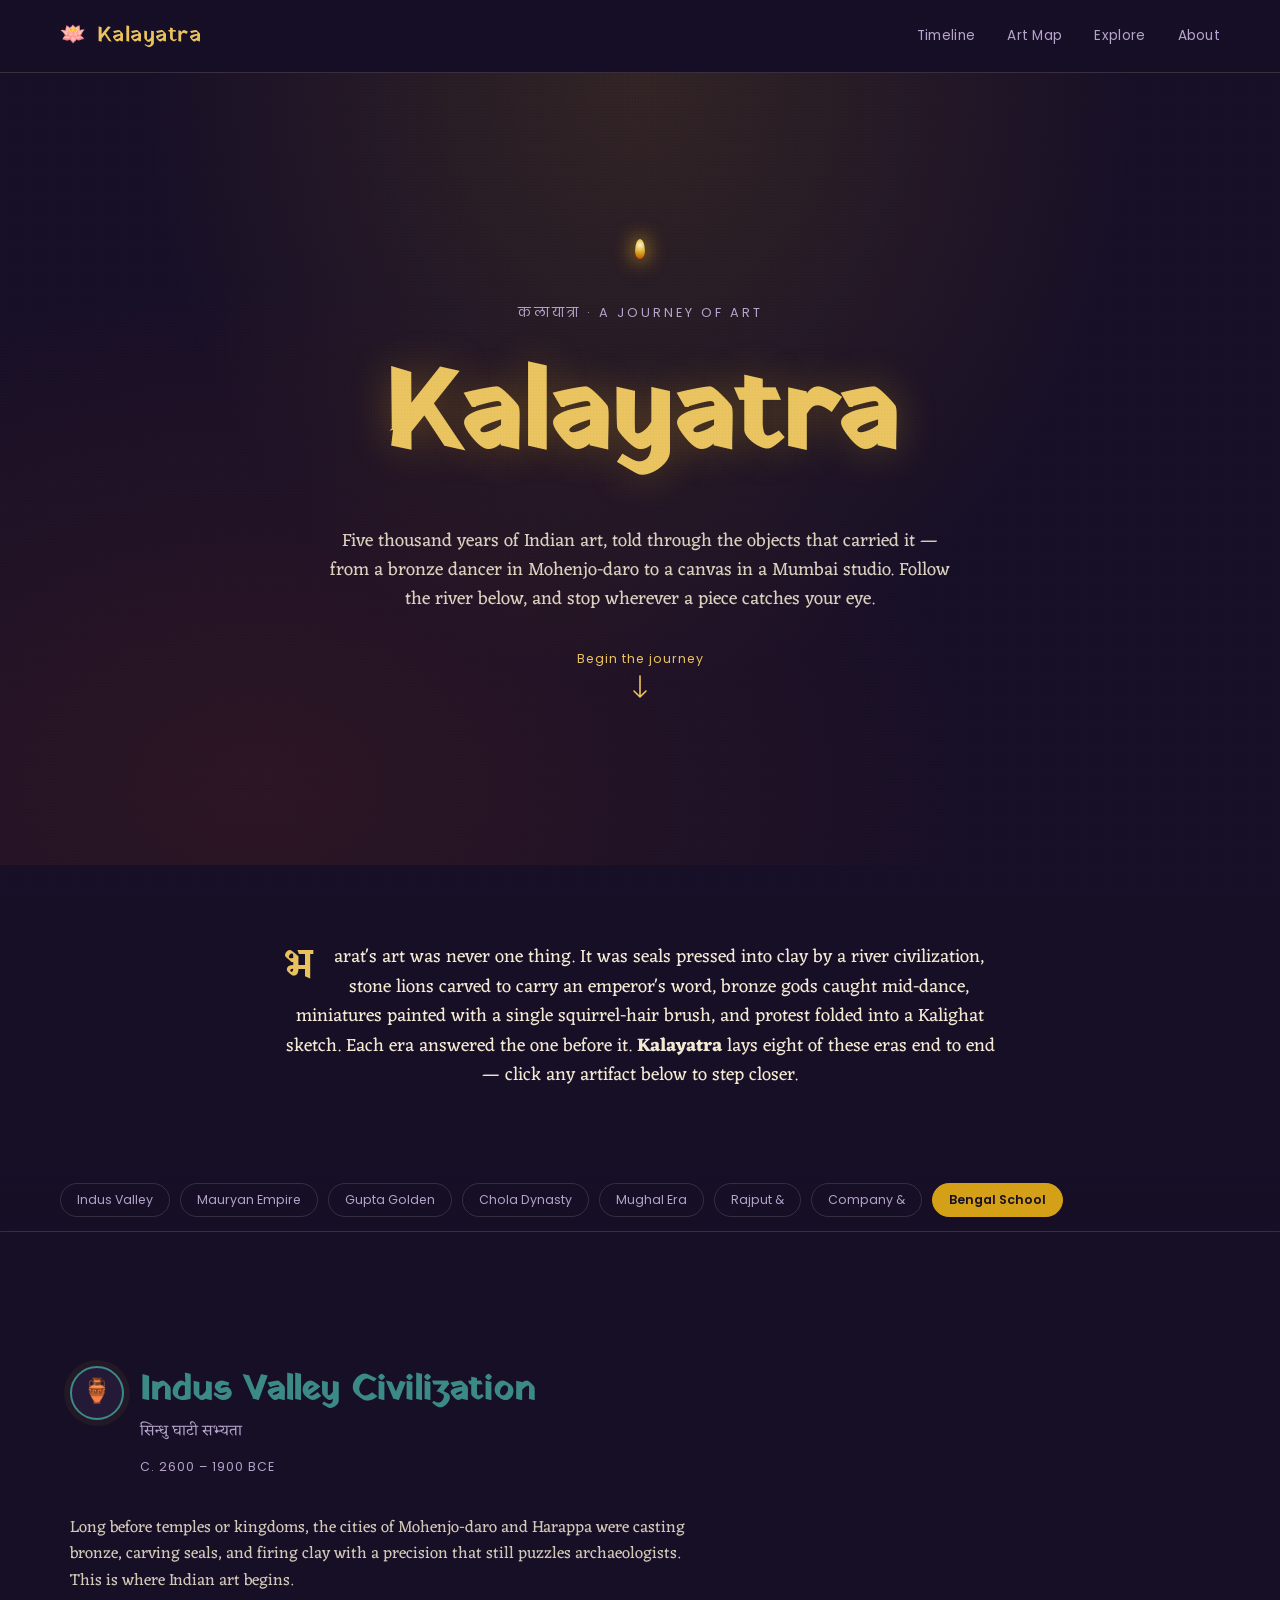
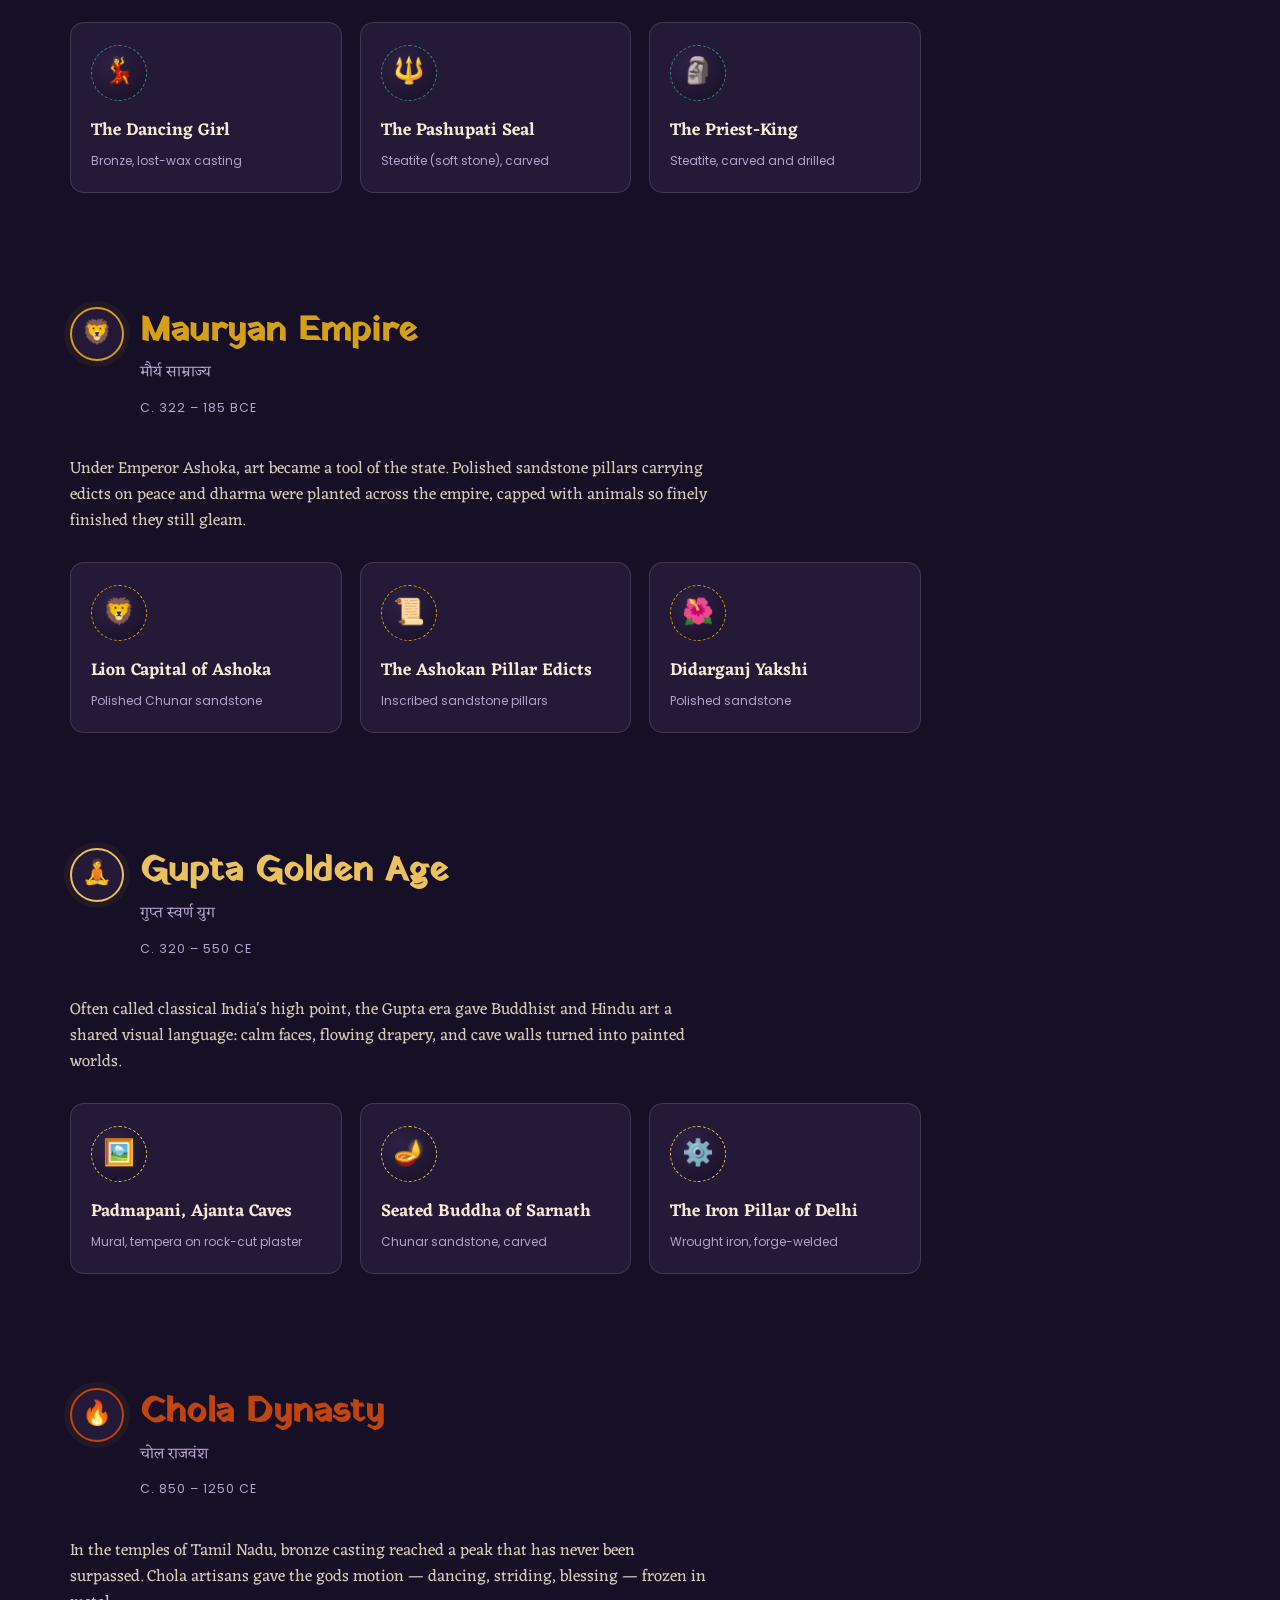
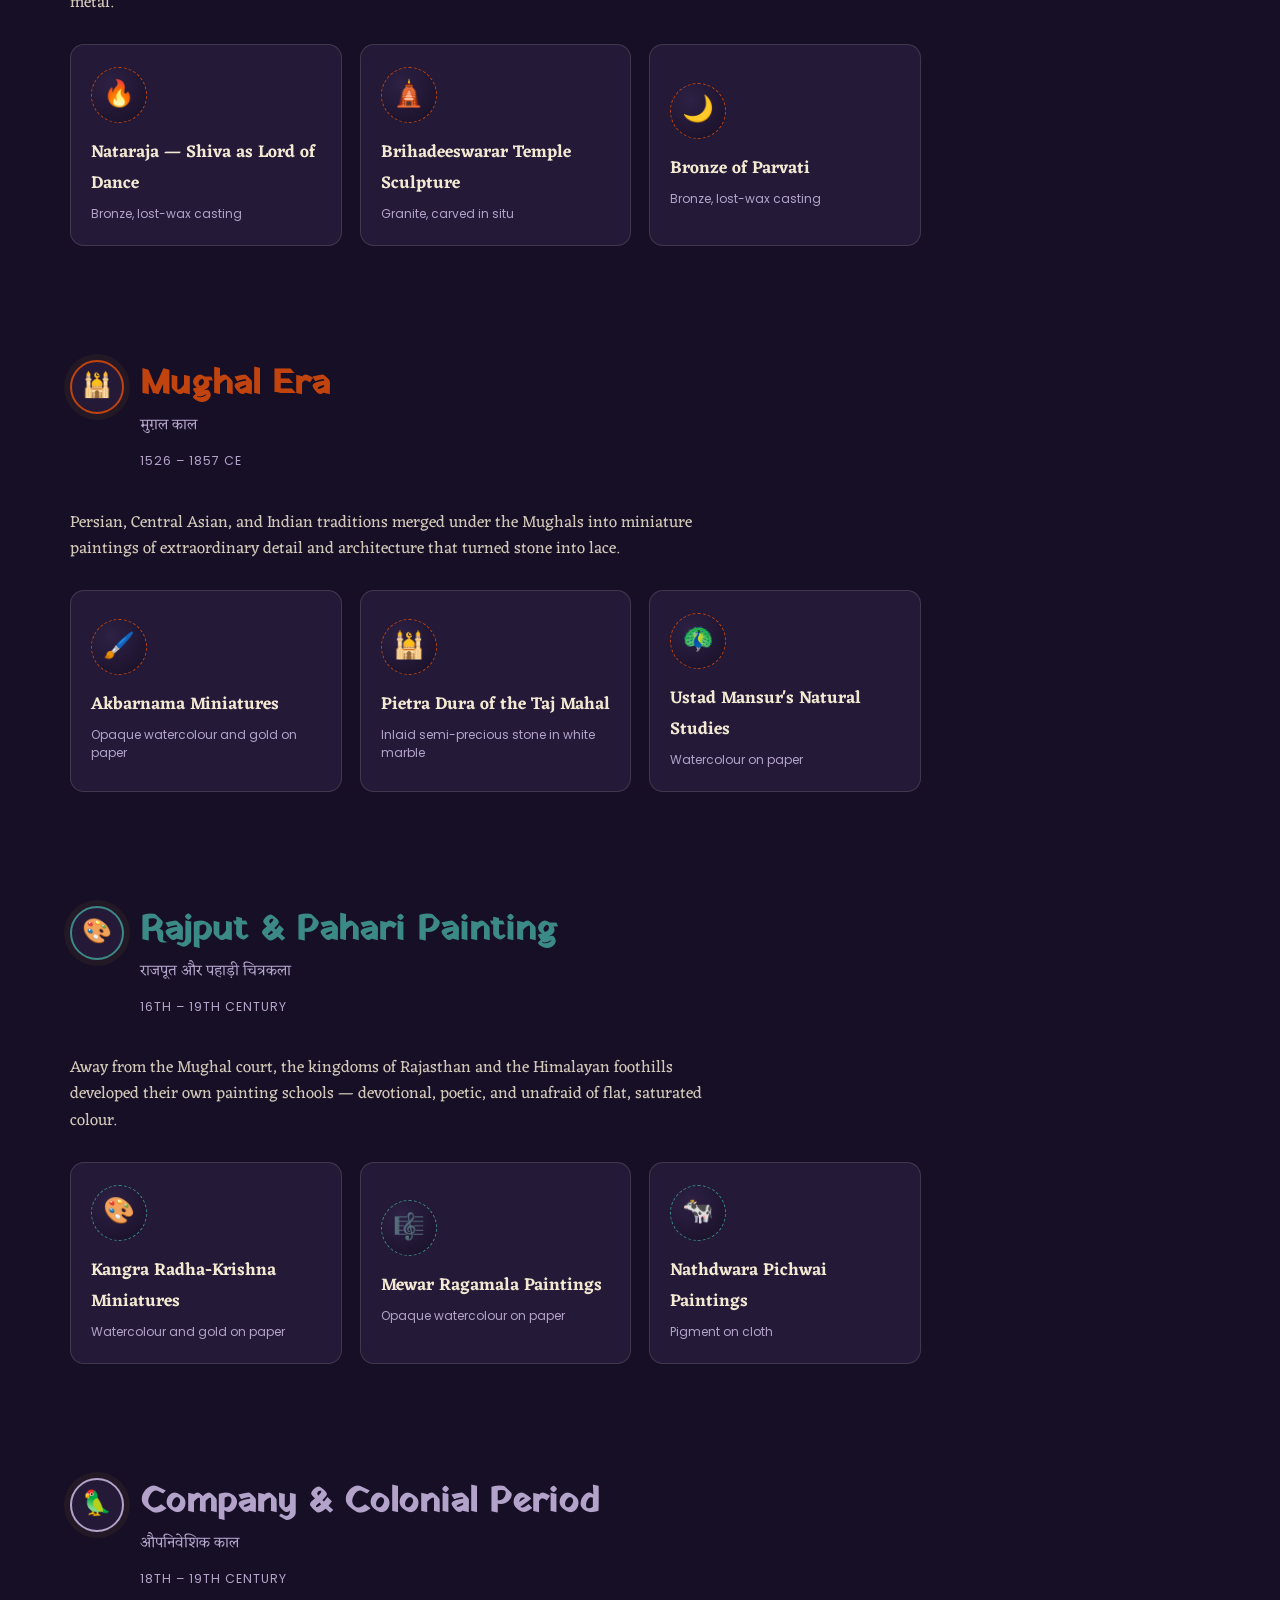
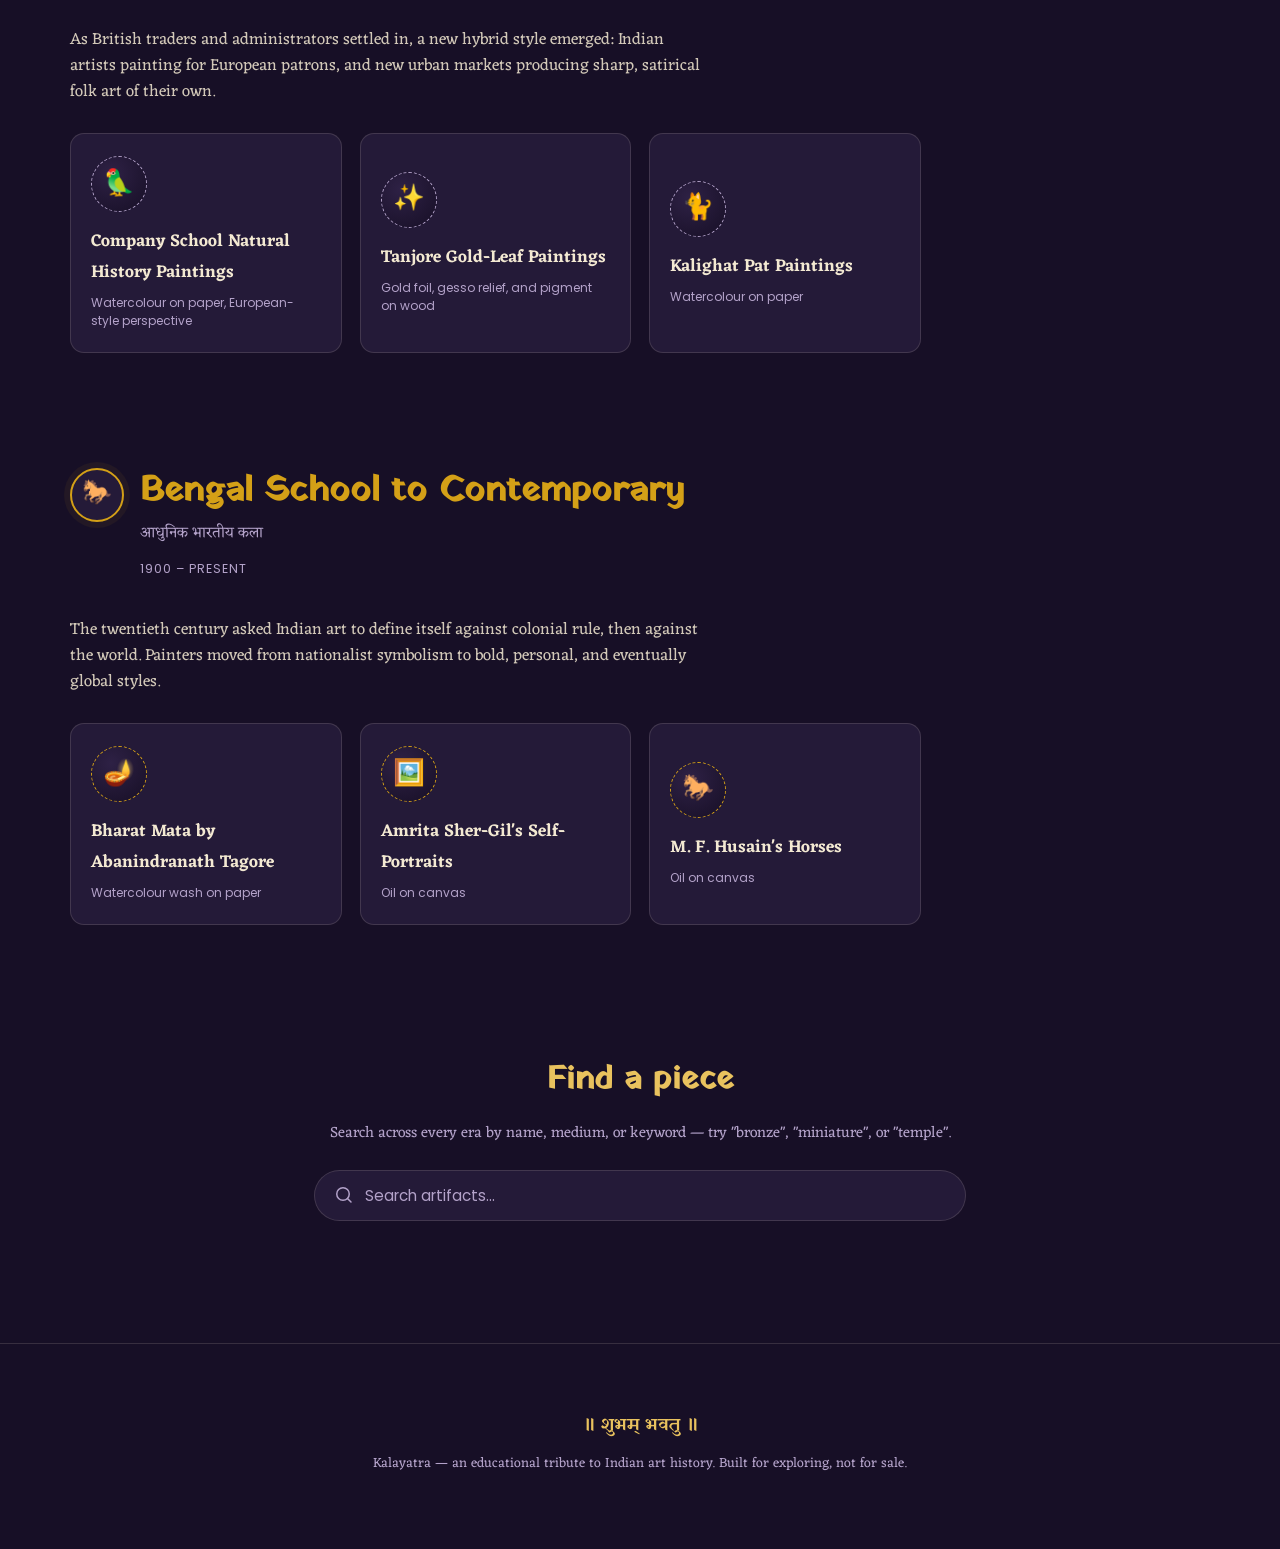
==== index.html @ e51c03c0 "Add KalaaYatra project files" ====
<!DOCTYPE html>
<html lang="en">
<head>
<meta charset="UTF-8">
<meta name="viewport" content="width=device-width, initial-scale=1.0">
<title>Kalayatra — A Journey Through Indian Art</title>
<meta name="description" content="Kalayatra is an interactive timeline of Indian art, from the Indus Valley to the contemporary era, with clickable artifacts and their history.">

<link rel="preconnect" href="https://fonts.googleapis.com">
<link rel="preconnect" href="https://fonts.gstatic.com" crossorigin>
<link href="https://fonts.googleapis.com/css2?family=Yatra+One&family=Eczar:wght@400;500;600;700&family=Poppins:wght@300;400;500;600&display=swap" rel="stylesheet">

<link rel="stylesheet" href="style.css">
</head>
<body>

<div class="grain-overlay" aria-hidden="true"></div>

<header class="site-header">
  <div class="brand">
    <span class="brand-mark" aria-hidden="true">🪷</span>
    <span class="brand-name">Kalayatra</span>
  </div>
  <nav class="header-nav">
    <a href="#timeline">Timeline</a>
    <a href="map.html">Art Map</a>
    <a href="#search-section">Explore</a>
    <a href="#about">About</a>
  </nav>
</header>

<section class="hero">
  <div class="hero-diya" aria-hidden="true">
    <span class="flame"></span>
  </div>
  <p class="hero-eyebrow">कलायात्रा · a journey of art</p>
  <h1 class="hero-title">Kalayatra</h1>
  <p class="hero-sub">Five thousand years of Indian art, told through the objects that carried it — from a bronze
    dancer in Mohenjo-daro to a canvas in a Mumbai studio. Follow the river below, and stop wherever a piece
    catches your eye.</p>
  <a href="#timeline" class="scroll-cue" aria-label="Scroll to timeline">
    <span>Begin the journey</span>
    <svg width="16" height="24" viewBox="0 0 16 24" fill="none" aria-hidden="true">
      <path d="M8 1V22M8 22L2 16M8 22L14 16" stroke="currentColor" stroke-width="1.6" stroke-linecap="round" stroke-linejoin="round"/>
    </svg>
  </a>
</section>

<section class="intro" id="about">
  <p><span class="intro-drop">भ</span>arat's art was never one thing. It was seals pressed into clay by a river
  civilization, stone lions carved to carry an emperor's word, bronze gods caught mid-dance, miniatures painted
  with a single squirrel-hair brush, and protest folded into a Kalighat sketch. Each era answered the one before
  it. <strong>Kalayatra</strong> lays eight of these eras end to end — click any artifact below to step closer.</p>
</section>

<nav class="era-nav" id="era-nav" aria-label="Jump to era">
  <!-- populated by script.js -->
</nav>

<main>
  <section class="timeline-section" id="timeline">
    <svg class="river-svg" id="riverSvg" aria-hidden="true">
      <defs>
        <linearGradient id="riverGradient" x1="0" y1="0" x2="0" y2="1">
          <stop offset="0%" stop-color="#3C8A87"/>
          <stop offset="35%" stop-color="#D4A017"/>
          <stop offset="70%" stop-color="#C1440E"/>
          <stop offset="100%" stop-color="#E9C25E"/>
        </linearGradient>
      </defs>
      <path id="riverPath" d="" />
    </svg>
    <div class="timeline-container" id="timelineContainer">
      <!-- era rows populated by script.js -->
    </div>
  </section>

  <section class="search-section" id="search-section">
    <h2>Find a piece</h2>
    <p class="search-sub">Search across every era by name, medium, or keyword — try "bronze", "miniature", or "temple".</p>
    <div class="search-bar">
      <svg width="18" height="18" viewBox="0 0 18 18" fill="none" aria-hidden="true">
        <circle cx="8" cy="8" r="6.25" stroke="currentColor" stroke-width="1.5"/>
        <path d="M12.5 12.5L16 16" stroke="currentColor" stroke-width="1.5" stroke-linecap="round"/>
      </svg>
      <input type="text" id="searchInput" placeholder="Search artifacts…" aria-label="Search artifacts">
    </div>
    <div class="search-results" id="searchResults"></div>
  </section>
</main>

<footer class="site-footer">
  <p class="footer-mark" aria-hidden="true">॥ शुभम् भवतु ॥</p>
  <p>Kalayatra — an educational tribute to Indian art history. Built for exploring, not for sale.</p>
</footer>

<div class="modal-overlay" id="modalOverlay">
  <div class="modal" role="dialog" aria-modal="true" aria-labelledby="modalTitle" tabindex="-1">
    <button class="modal-close" id="modalClose" aria-label="Close">&times;</button>
    <div class="modal-icon" id="modalIcon" aria-hidden="true"></div>
    <p class="modal-era" id="modalEra"></p>
    <h3 class="modal-title" id="modalTitle"></h3>
    <div class="modal-meta" id="modalMeta"></div>
    <p class="modal-desc" id="modalDesc"></p>
    <p class="modal-fact" id="modalFact"></p>
  </div>
</div>

<script src="script.js"></script>
</body>
</html>
---- style.css ----
/* ============================================================
   KALAYATRA — design tokens
   ============================================================ */
:root {
  --bg-deep:      #170F26;
  --bg-panel:     #241A38;
  --bg-panel-2:   #2E2145;
  --gold:         #D4A017;
  --gold-soft:    #E9C25E;
  --vermilion:    #C1440E;
  --teal:         #3C8A87;
  --cream:        #F3E9D2;
  --muted:        #B3A2C9;
  --line:         rgba(243, 233, 210, 0.14);

  --font-display: 'Yatra One', cursive;
  --font-body:    'Eczar', serif;
  --font-ui:      'Poppins', sans-serif;

  --radius-lg: 22px;
  --radius-md: 14px;
  --shadow-soft: 0 20px 60px rgba(0,0,0,0.35);
}

* { box-sizing: border-box; }

html { scroll-behavior: smooth; }

@media (prefers-reduced-motion: reduce) {
  html { scroll-behavior: auto; }
  * { animation-duration: 0.01ms !important; animation-iteration-count: 1 !important; transition-duration: 0.01ms !important; }
}

body {
  margin: 0;
  background: var(--bg-deep);
  color: var(--cream);
  font-family: var(--font-body);
  line-height: 1.6;
  overflow-x: hidden;
}

a { color: inherit; }

::selection { background: var(--vermilion); color: var(--cream); }

/* subtle paper grain overlay for texture */
.grain-overlay {
  position: fixed;
  inset: 0;
  pointer-events: none;
  z-index: 999;
  opacity: 0.05;
  mix-blend-mode: overlay;
  background-image: radial-gradient(circle at 1px 1px, #fff 1px, transparent 0);
  background-size: 3px 3px;
}

/* ============================================================
   HEADER
   ============================================================ */
.site-header {
  position: sticky;
  top: 0;
  z-index: 40;
  display: flex;
  align-items: center;
  justify-content: space-between;
  padding: 18px clamp(20px, 5vw, 60px);
  background: rgba(23, 15, 38, 0.75);
  backdrop-filter: blur(10px);
  border-bottom: 1px solid var(--line);
}

.brand {
  display: flex;
  align-items: center;
  gap: 10px;
  font-family: var(--font-display);
  font-size: 1.4rem;
  letter-spacing: 0.5px;
  color: var(--gold-soft);
}

.brand-mark { font-size: 1.3rem; }

.header-nav { display: flex; gap: clamp(14px, 3vw, 32px); font-family: var(--font-ui); font-size: 0.85rem; }

.header-nav a {
  text-decoration: none;
  color: var(--muted);
  transition: color 0.2s ease;
  letter-spacing: 0.3px;
}
.header-nav a:hover, .header-nav a:focus-visible { color: var(--gold-soft); }

/* ============================================================
   HERO
   ============================================================ */
.hero {
  position: relative;
  min-height: 88vh;
  display: flex;
  flex-direction: column;
  align-items: center;
  justify-content: center;
  text-align: center;
  padding: 40px 20px;
  background:
    radial-gradient(ellipse at 50% 0%, rgba(212,160,23,0.14) 0%, transparent 55%),
    radial-gradient(ellipse at 20% 90%, rgba(193,68,14,0.12) 0%, transparent 50%),
    var(--bg-deep);
}

.hero-diya { margin-bottom: 18px; position: relative; width: 46px; height: 46px; }
.hero-diya .flame {
  display: block;
  width: 10px;
  height: 20px;
  margin: 0 auto;
  border-radius: 50% 50% 50% 50% / 60% 60% 40% 40%;
  background: radial-gradient(circle at 50% 30%, #FFF3C4, var(--gold) 55%, var(--vermilion) 100%);
  box-shadow: 0 0 18px 4px rgba(212,160,23,0.55);
  animation: flicker 2.4s ease-in-out infinite;
  transform-origin: 50% 100%;
}
@keyframes flicker {
  0%, 100% { transform: scaleY(1) rotate(-1deg); }
  25% { transform: scaleY(1.08) rotate(1.5deg); }
  50% { transform: scaleY(0.94) rotate(-2deg); }
  75% { transform: scaleY(1.05) rotate(1deg); }
}

.hero-eyebrow {
  font-family: var(--font-ui);
  font-size: 0.8rem;
  letter-spacing: 3px;
  text-transform: uppercase;
  color: var(--muted);
  margin: 0 0 6px;
}

.hero-title {
  font-family: var(--font-display);
  font-size: clamp(3.4rem, 11vw, 7rem);
  color: var(--gold-soft);
  margin: 0;
  text-shadow: 0 0 40px rgba(212,160,23,0.3);
}

.hero-sub {
  max-width: 620px;
  color: var(--cream);
  opacity: 0.88;
  font-size: clamp(1rem, 2vw, 1.15rem);
  margin: 18px 0 34px;
}

.scroll-cue {
  display: flex;
  flex-direction: column;
  align-items: center;
  gap: 6px;
  text-decoration: none;
  color: var(--gold-soft);
  font-family: var(--font-ui);
  font-size: 0.78rem;
  letter-spacing: 1px;
  animation: bob 2.2s ease-in-out infinite;
}
@keyframes bob {
  0%, 100% { transform: translateY(0); }
  50% { transform: translateY(6px); }
}

/* ============================================================
   INTRO
   ============================================================ */
.intro {
  max-width: 760px;
  margin: 0 auto;
  padding: 60px 24px;
  text-align: center;
  font-size: 1.15rem;
  color: var(--cream);
}
.intro-drop {
  font-family: var(--font-display);
  font-size: 2.6rem;
  color: var(--gold-soft);
  float: left;
  line-height: 0.8;
  margin: 6px 8px 0 0;
}

/* ============================================================
   ERA QUICK NAV
   ============================================================ */
.era-nav {
  position: sticky;
  top: 63px;
  z-index: 30;
  display: flex;
  gap: 10px;
  overflow-x: auto;
  padding: 14px clamp(20px, 5vw, 60px);
  background: linear-gradient(to bottom, rgba(23,15,38,0.92), rgba(23,15,38,0.7));
  backdrop-filter: blur(6px);
  border-bottom: 1px solid var(--line);
  scrollbar-width: thin;
}
.era-nav::-webkit-scrollbar { height: 6px; }
.era-nav::-webkit-scrollbar-thumb { background: var(--bg-panel-2); border-radius: 4px; }

.era-pill {
  flex: 0 0 auto;
  font-family: var(--font-ui);
  font-size: 0.78rem;
  white-space: nowrap;
  padding: 7px 16px;
  border-radius: 999px;
  border: 1px solid var(--line);
  background: transparent;
  color: var(--muted);
  cursor: pointer;
  transition: all 0.25s ease;
}
.era-pill:hover, .era-pill:focus-visible { border-color: var(--gold); color: var(--gold-soft); }
.era-pill.active {
  background: var(--gold);
  border-color: var(--gold);
  color: var(--bg-deep);
  font-weight: 600;
}

/* ============================================================
   TIMELINE
   ============================================================ */
.timeline-section {
  position: relative;
  padding: 80px 20px 40px;
  max-width: 1180px;
  margin: 0 auto;
}

.river-svg {
  position: absolute;
  top: 0;
  left: 0;
  width: 100%;
  height: 100%;
  pointer-events: none;
  z-index: 0;
}
.river-svg path {
  fill: none;
  stroke: url(#riverGradient);
  stroke-width: 2.5;
  stroke-dasharray: 6 10;
  opacity: 0.55;
}

.timeline-container {
  position: relative;
  z-index: 1;
  display: flex;
  flex-direction: column;
  gap: 10px;
}

.era-block {
  padding: 50px 0;
  opacity: 0;
  transform: translateY(28px);
  transition: opacity 0.7s ease, transform 0.7s ease;
}
.era-block.is-visible { opacity: 1; transform: translateY(0); }

.era-header {
  display: flex;
  align-items: baseline;
  gap: 16px;
  margin-bottom: 26px;
  flex-wrap: wrap;
}

.era-marker {
  flex: 0 0 auto;
  width: 54px;
  height: 54px;
  border-radius: 50%;
  display: flex;
  align-items: center;
  justify-content: center;
  font-size: 1.5rem;
  background: var(--bg-panel);
  border: 2px solid var(--era-color, var(--gold));
  box-shadow: 0 0 0 6px rgba(212,160,23,0.06);
}

.era-titles { flex: 1 1 auto; min-width: 220px; }

.era-name {
  font-family: var(--font-display);
  font-size: clamp(1.6rem, 3.4vw, 2.2rem);
  color: var(--era-color, var(--gold-soft));
  margin: 0 0 2px;
}
.era-name-hindi {
  font-family: var(--font-body);
  font-size: 0.95rem;
  color: var(--muted);
  margin: 0;
}
.era-period {
  font-family: var(--font-ui);
  font-size: 0.78rem;
  letter-spacing: 1px;
  color: var(--muted);
  text-transform: uppercase;
}

.era-intro {
  max-width: 640px;
  color: var(--cream);
  opacity: 0.85;
  font-size: 1.02rem;
  margin: 0 0 28px;
}

.artifact-grid {
  display: grid;
  grid-template-columns: repeat(auto-fill, minmax(230px, 1fr));
  gap: 18px;
}

.artifact-card {
  position: relative;
  background: var(--bg-panel);
  border: 1px solid var(--line);
  border-radius: var(--radius-md);
  padding: 22px 20px;
  text-align: left;
  cursor: pointer;
  color: var(--cream);
  font-family: inherit;
  transition: transform 0.25s ease, box-shadow 0.25s ease, border-color 0.25s ease;
}
.artifact-card:hover, .artifact-card:focus-visible {
  transform: translateY(-4px);
  border-color: var(--era-color, var(--gold));
  box-shadow: var(--shadow-soft);
  outline: none;
}

.artifact-icon-wrap {
  width: 56px;
  height: 56px;
  border-radius: 50%;
  display: flex;
  align-items: center;
  justify-content: center;
  font-size: 1.6rem;
  margin-bottom: 14px;
  background: radial-gradient(circle at 35% 30%, var(--bg-panel-2), var(--bg-deep));
  border: 1px dashed var(--era-color, var(--gold));
}

.artifact-name {
  font-family: var(--font-body);
  font-weight: 600;
  font-size: 1.08rem;
  margin: 0 0 6px;
}

.artifact-medium {
  font-family: var(--font-ui);
  font-size: 0.75rem;
  color: var(--muted);
  margin: 0;
}

.card-cue {
  position: absolute;
  bottom: 16px;
  right: 18px;
  font-family: var(--font-ui);
  font-size: 0.7rem;
  color: var(--era-color, var(--gold-soft));
  opacity: 0;
  transition: opacity 0.25s ease;
}
.artifact-card:hover .card-cue, .artifact-card:focus-visible .card-cue { opacity: 1; }

/* ============================================================
   SEARCH
   ============================================================ */
.search-section {
  max-width: 700px;
  margin: 40px auto 100px;
  padding: 0 24px;
  text-align: center;
}
.search-section h2 {
  font-family: var(--font-display);
  color: var(--gold-soft);
  font-size: 2rem;
  margin-bottom: 6px;
}
.search-sub { color: var(--muted); font-size: 0.95rem; margin-bottom: 24px; }

.search-bar {
  display: flex;
  align-items: center;
  gap: 10px;
  background: var(--bg-panel);
  border: 1px solid var(--line);
  border-radius: 999px;
  padding: 12px 20px;
  color: var(--muted);
}
.search-bar input {
  flex: 1;
  background: transparent;
  border: none;
  outline: none;
  color: var(--cream);
  font-family: var(--font-ui);
  font-size: 0.95rem;
}
.search-bar input::placeholder { color: var(--muted); }

.search-results {
  margin-top: 22px;
  display: grid;
  grid-template-columns: repeat(auto-fill, minmax(200px, 1fr));
  gap: 14px;
  text-align: left;
}
.search-results .artifact-card { padding: 16px 18px; }
.search-empty { color: var(--muted); font-size: 0.9rem; grid-column: 1/-1; }

/* ============================================================
   FOOTER
   ============================================================ */
.site-footer {
  text-align: center;
  padding: 50px 20px 60px;
  border-top: 1px solid var(--line);
  color: var(--muted);
  font-size: 0.85rem;
}
.footer-mark {
  font-family: var(--font-display);
  color: var(--gold-soft);
  font-size: 1.1rem;
  margin-bottom: 8px;
}

/* ============================================================
   MODAL
   ============================================================ */
.modal-overlay {
  position: fixed;
  inset: 0;
  background: rgba(10, 6, 18, 0.78);
  backdrop-filter: blur(4px);
  display: flex;
  align-items: center;
  justify-content: center;
  padding: 20px;
  opacity: 0;
  visibility: hidden;
  transition: opacity 0.25s ease;
  z-index: 100;
}
.modal-overlay.open { opacity: 1; visibility: visible; }

.modal {
  position: relative;
  max-width: 560px;
  width: 100%;
  max-height: 86vh;
  overflow-y: auto;
  background: linear-gradient(160deg, var(--bg-panel-2), var(--bg-panel));
  border: 1px solid var(--line);
  border-radius: var(--radius-lg);
  padding: 40px 34px 34px;
  box-shadow: var(--shadow-soft);
  transform: scale(0.94) translateY(10px);
  transition: transform 0.28s ease;
}
.modal-overlay.open .modal { transform: scale(1) translateY(0); }

.modal-close {
  position: absolute;
  top: 16px;
  right: 18px;
  background: none;
  border: none;
  color: var(--muted);
  font-size: 1.8rem;
  line-height: 1;
  cursor: pointer;
  transition: color 0.2s ease;
}
.modal-close:hover, .modal-close:focus-visible { color: var(--gold-soft); }

.modal-icon {
  width: 70px;
  height: 70px;
  border-radius: 50%;
  display: flex;
  align-items: center;
  justify-content: center;
  font-size: 2rem;
  margin-bottom: 18px;
  background: radial-gradient(circle at 35% 30%, var(--bg-panel-2), var(--bg-deep));
  border: 1px solid var(--era-color, var(--gold));
}

.modal-era {
  font-family: var(--font-ui);
  text-transform: uppercase;
  letter-spacing: 1.5px;
  font-size: 0.72rem;
  color: var(--era-color, var(--gold-soft));
  margin: 0 0 6px;
}

.modal-title {
  font-family: var(--font-display);
  font-size: 1.7rem;
  color: var(--cream);
  margin: 0 0 16px;
}

.modal-meta {
  display: grid;
  grid-template-columns: auto 1fr;
  gap: 6px 14px;
  font-family: var(--font-ui);
  font-size: 0.82rem;
  color: var(--muted);
  margin-bottom: 20px;
  padding-bottom: 18px;
  border-bottom: 1px solid var(--line);
}
.modal-meta dt { font-weight: 600; color: var(--gold-soft); }
.modal-meta dd { margin: 0; }

.modal-desc {
  font-size: 1.02rem;
  color: var(--cream);
  opacity: 0.92;
  margin: 0 0 16px;
}

.modal-fact {
  font-family: var(--font-ui);
  font-size: 0.85rem;
  color: var(--muted);
  font-style: italic;
  border-left: 2px solid var(--era-color, var(--gold));
  padding-left: 12px;
}

/* ============================================================
   RESPONSIVE
   ============================================================ */
@media (max-width: 600px) {
  .header-nav { display: none; }
  .era-header { gap: 12px; }
  .era-marker { width: 44px; height: 44px; font-size: 1.2rem; }
  .modal { padding: 30px 22px 26px; }
}
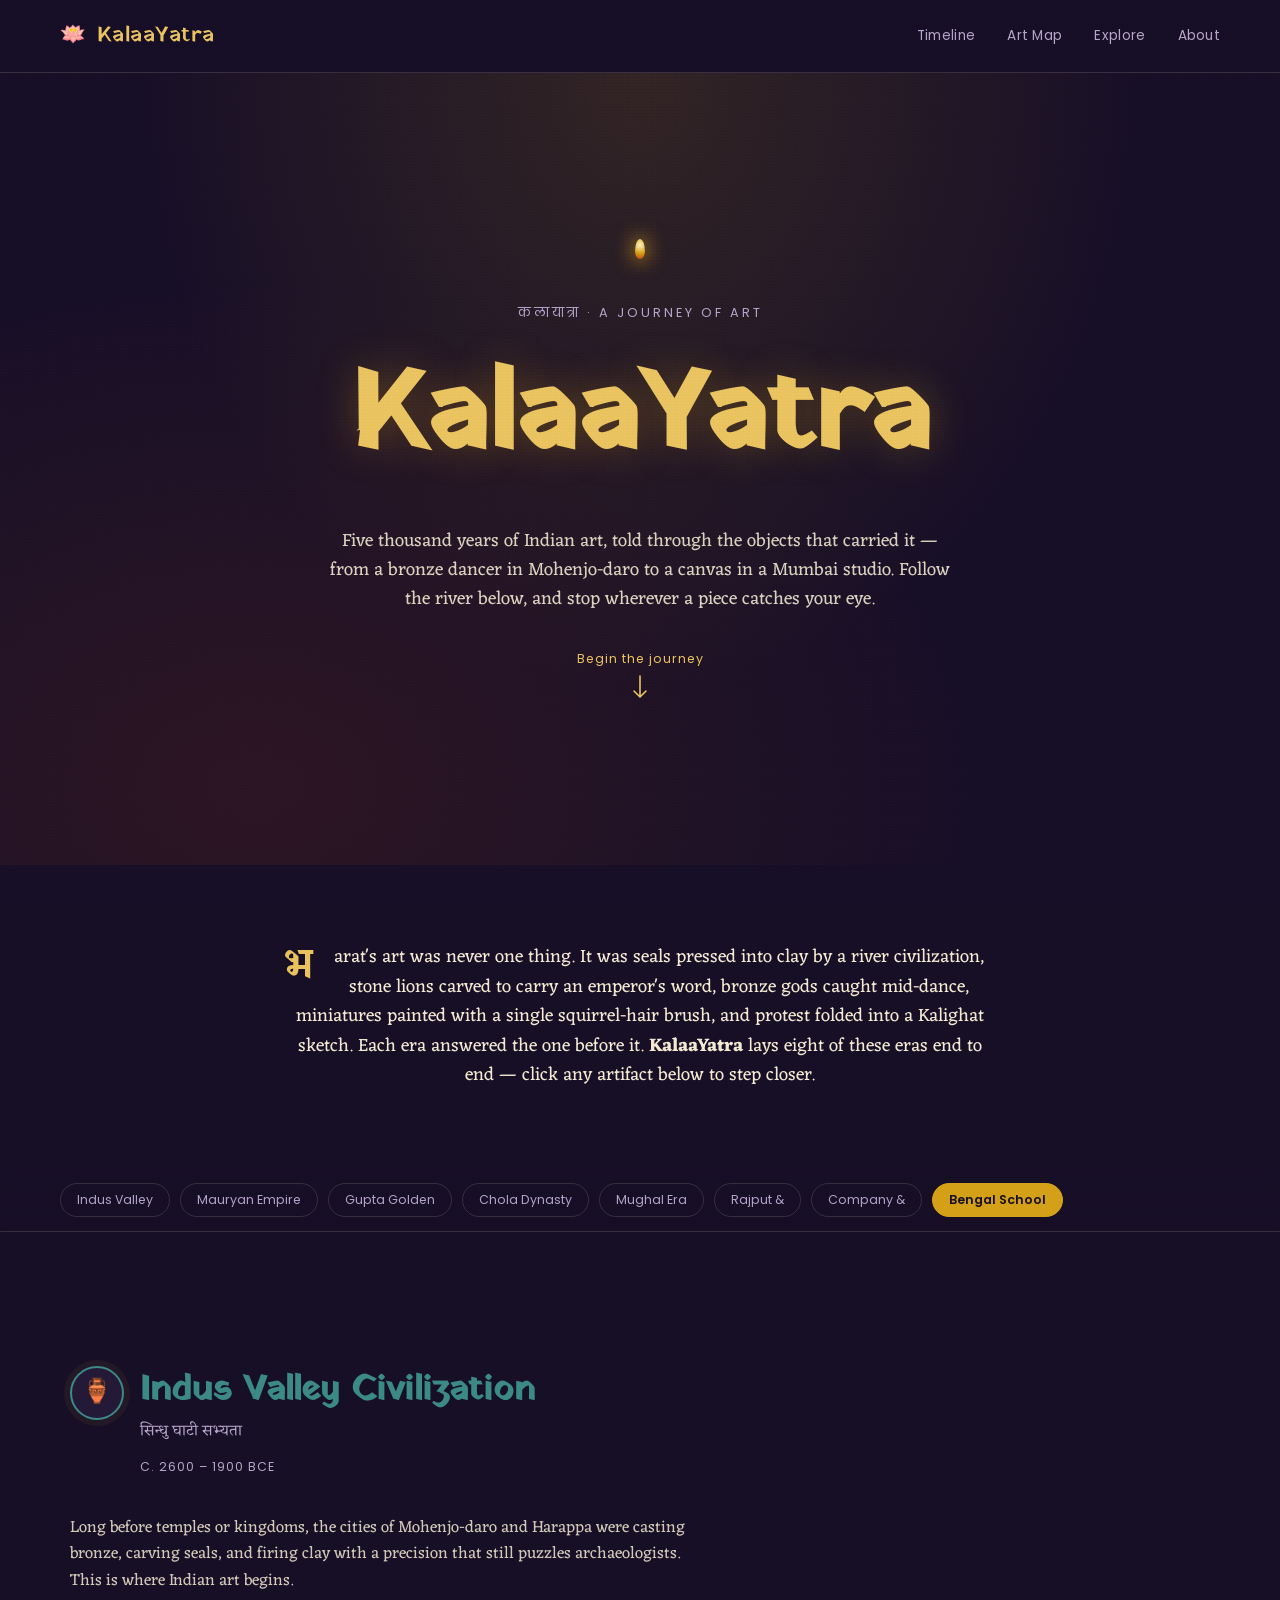
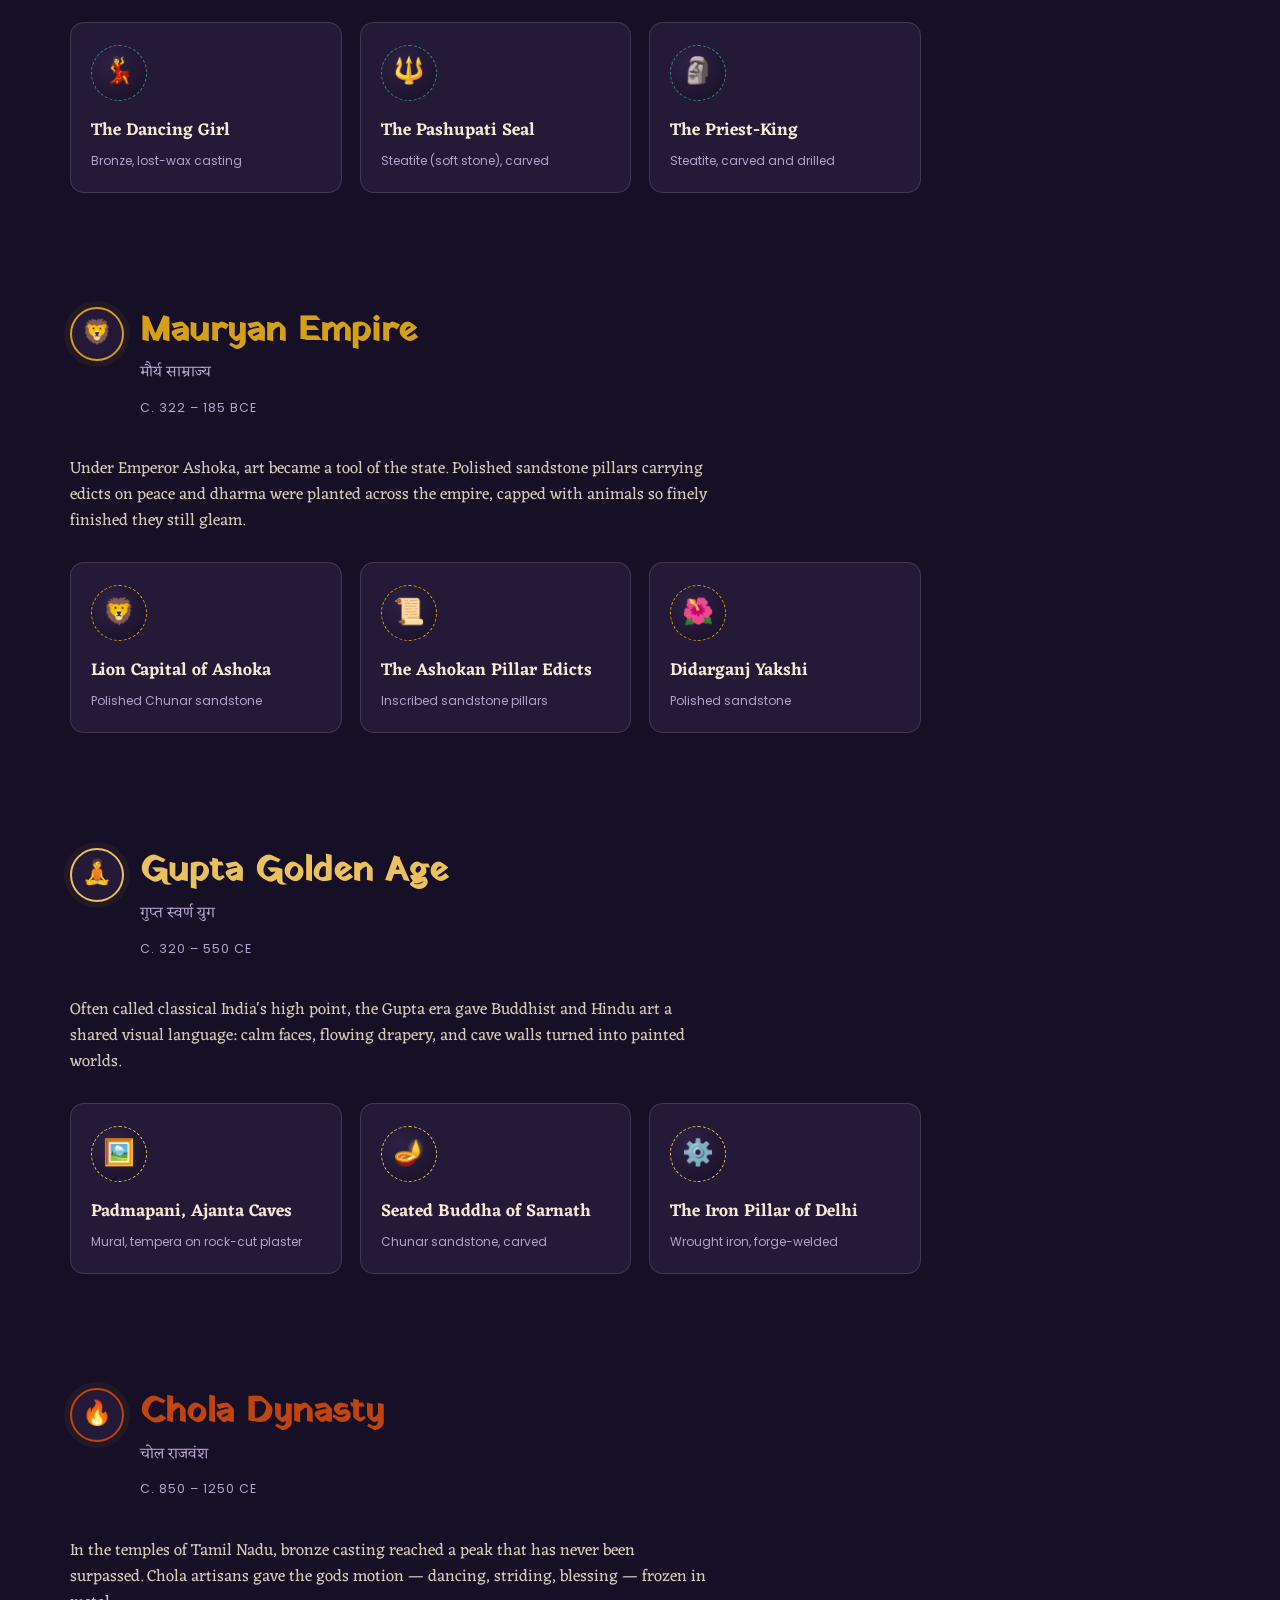
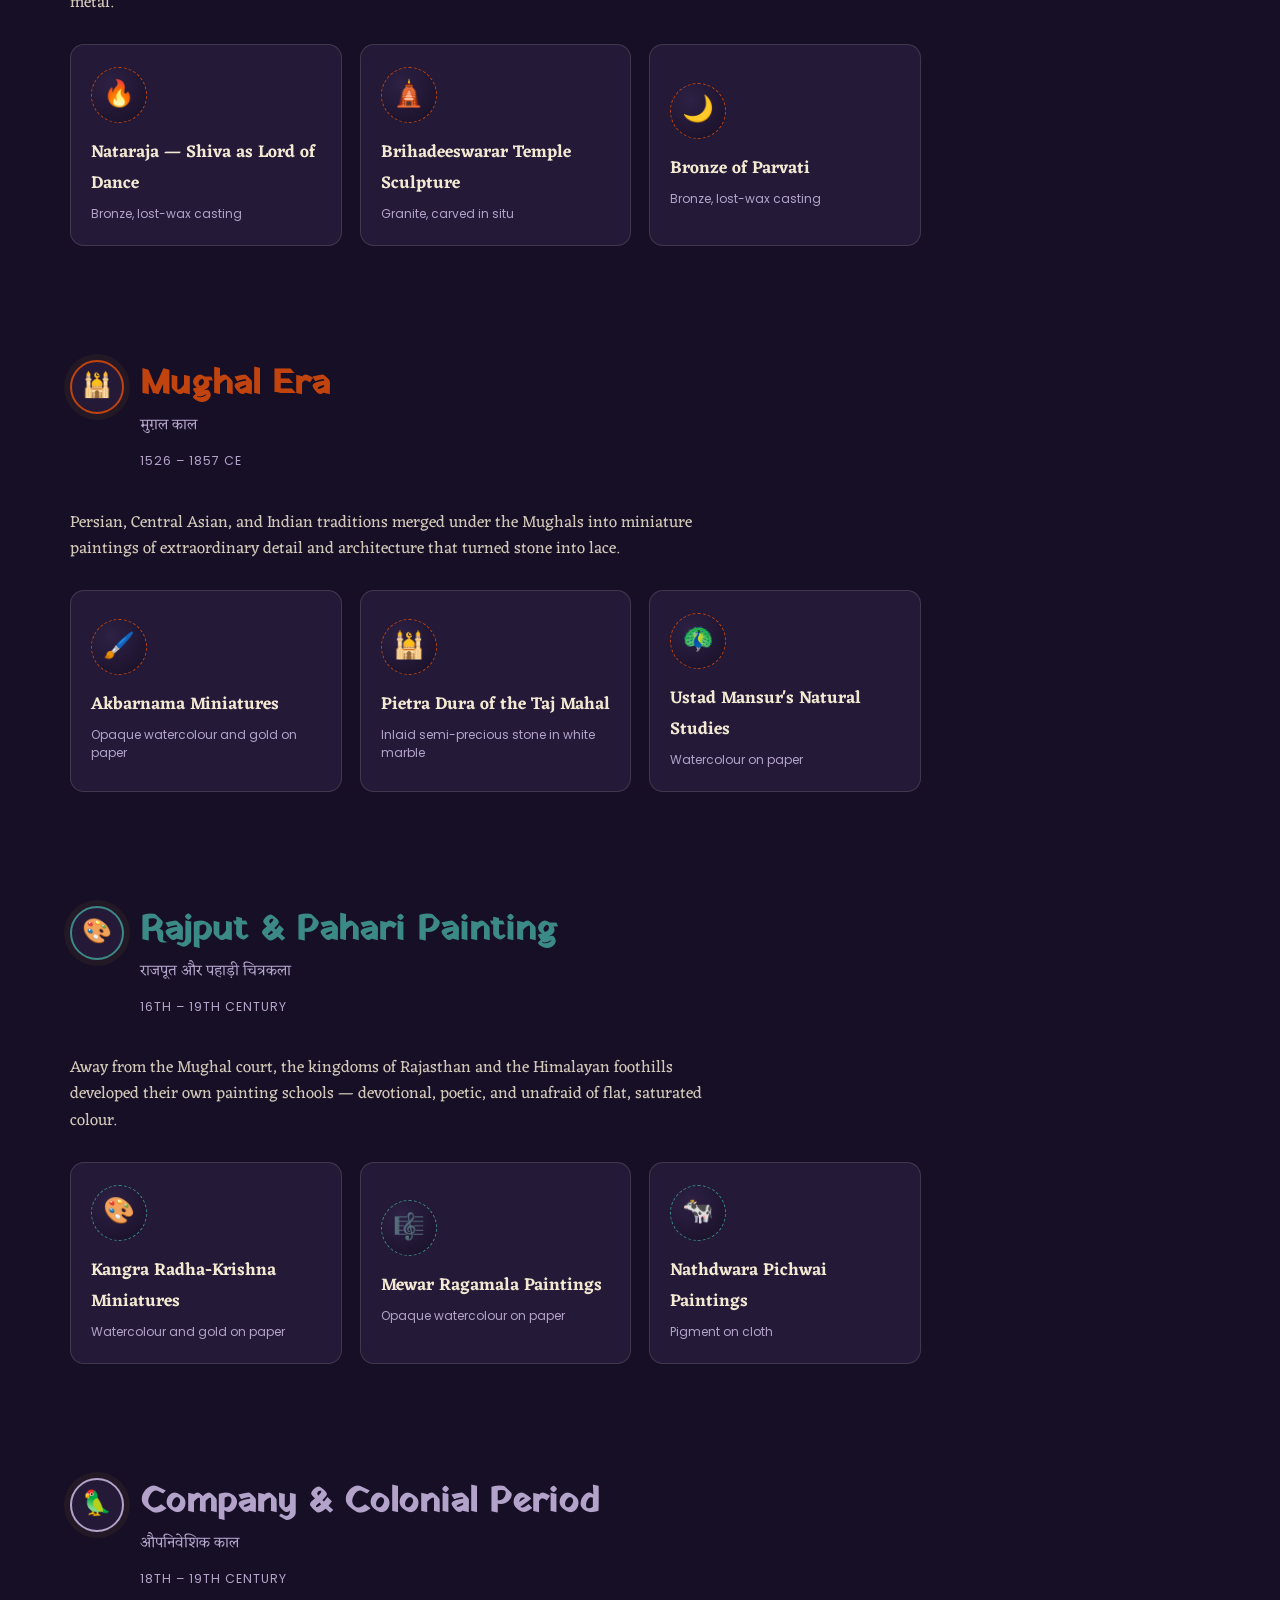
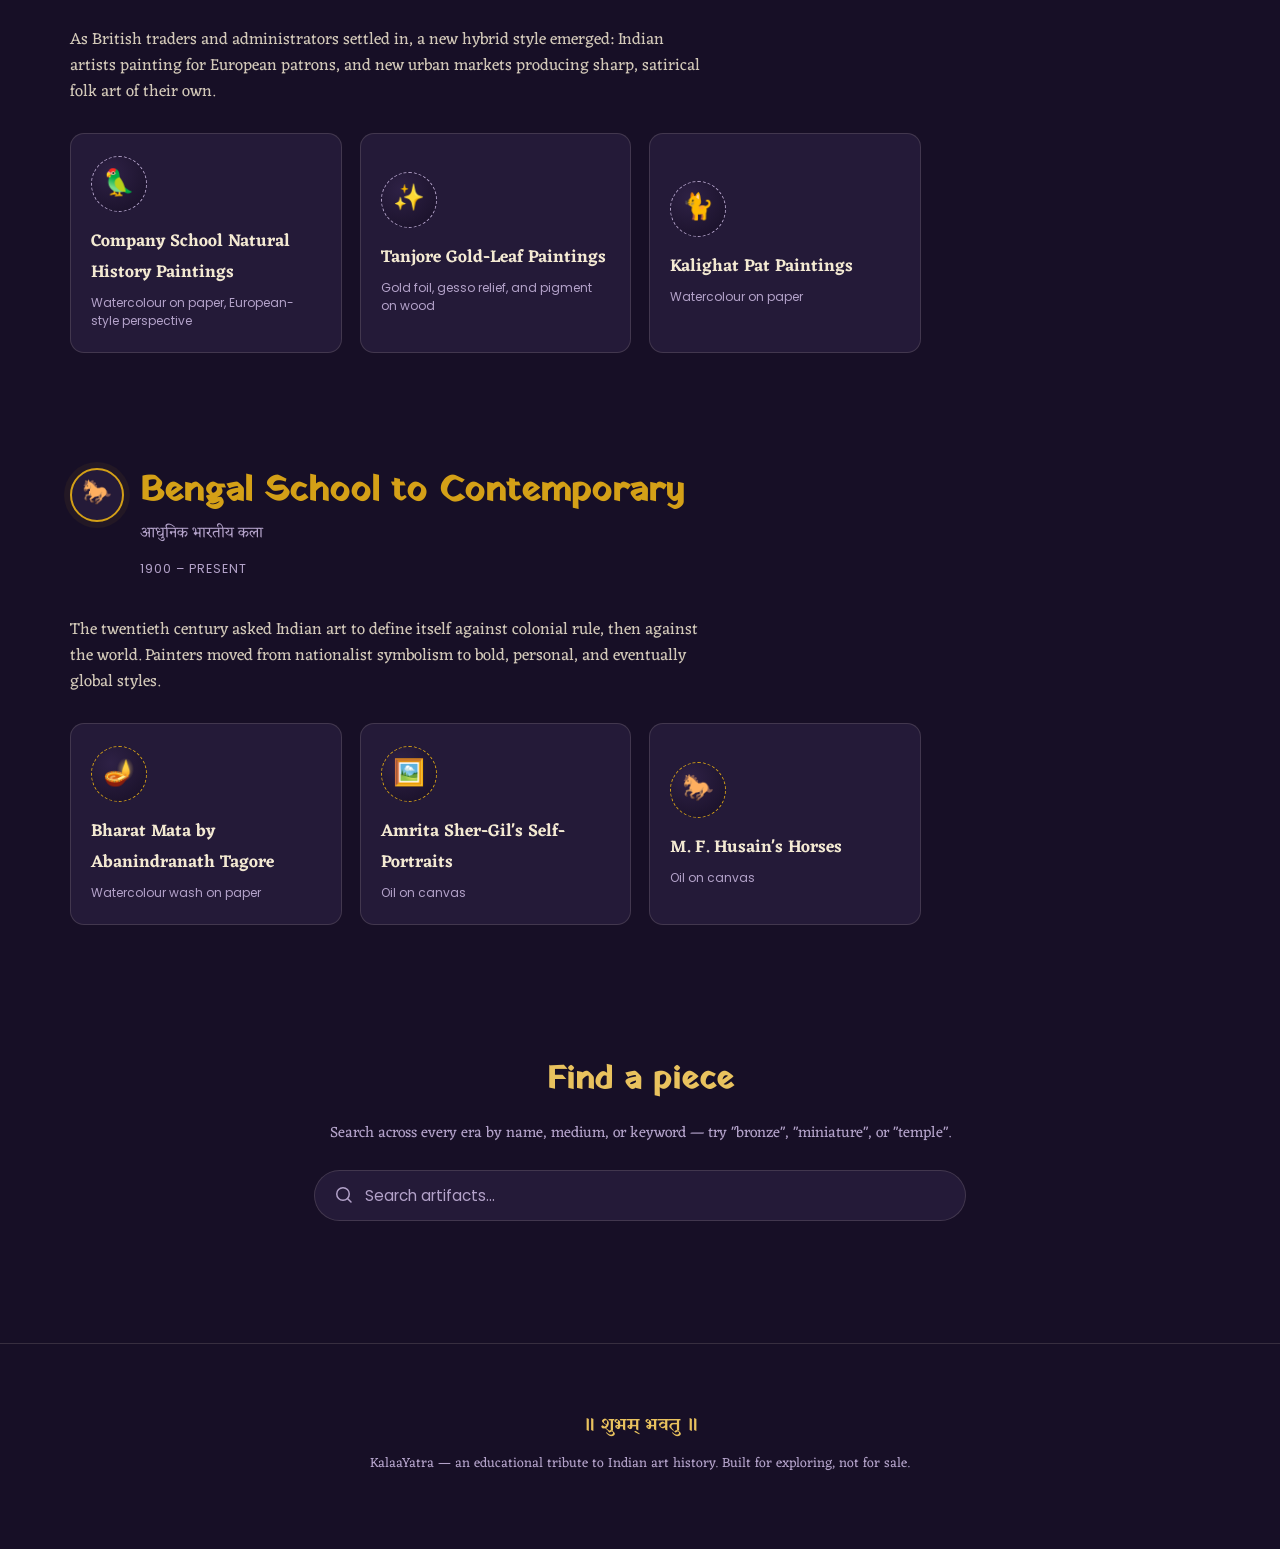
==== commit 23fc758b: "Update naming from Kalayatra to KalaaYatra across all files" ====
--- a/index.html
+++ b/index.html
@@ -3,8 +3,8 @@
 <head>
 <meta charset="UTF-8">
 <meta name="viewport" content="width=device-width, initial-scale=1.0">
-<title>Kalayatra — A Journey Through Indian Art</title>
-<meta name="description" content="Kalayatra is an interactive timeline of Indian art, from the Indus Valley to the contemporary era, with clickable artifacts and their history.">
+<title>KalaaYatra — A Journey Through Indian Art</title>
+<meta name="description" content="KalaaYatra is an interactive timeline of Indian art, from the Indus Valley to the contemporary era, with clickable artifacts and their history.">
 
 <link rel="preconnect" href="https://fonts.googleapis.com">
 <link rel="preconnect" href="https://fonts.gstatic.com" crossorigin>
@@ -19,7 +19,7 @@
 <header class="site-header">
   <div class="brand">
     <span class="brand-mark" aria-hidden="true">🪷</span>
-    <span class="brand-name">Kalayatra</span>
+    <span class="brand-name">KalaaYatra</span>
   </div>
   <nav class="header-nav">
     <a href="#timeline">Timeline</a>
@@ -34,7 +34,7 @@
     <span class="flame"></span>
   </div>
   <p class="hero-eyebrow">कलायात्रा · a journey of art</p>
-  <h1 class="hero-title">Kalayatra</h1>
+  <h1 class="hero-title">KalaaYatra</h1>
   <p class="hero-sub">Five thousand years of Indian art, told through the objects that carried it — from a bronze
     dancer in Mohenjo-daro to a canvas in a Mumbai studio. Follow the river below, and stop wherever a piece
     catches your eye.</p>
@@ -50,7 +50,7 @@
   <p><span class="intro-drop">भ</span>arat's art was never one thing. It was seals pressed into clay by a river
   civilization, stone lions carved to carry an emperor's word, bronze gods caught mid-dance, miniatures painted
   with a single squirrel-hair brush, and protest folded into a Kalighat sketch. Each era answered the one before
-  it. <strong>Kalayatra</strong> lays eight of these eras end to end — click any artifact below to step closer.</p>
+  it. <strong>KalaaYatra</strong> lays eight of these eras end to end — click any artifact below to step closer.</p>
 </section>
 
 <nav class="era-nav" id="era-nav" aria-label="Jump to era">
@@ -91,7 +91,7 @@
 
 <footer class="site-footer">
   <p class="footer-mark" aria-hidden="true">॥ शुभम् भवतु ॥</p>
-  <p>Kalayatra — an educational tribute to Indian art history. Built for exploring, not for sale.</p>
+  <p>KalaaYatra — an educational tribute to Indian art history. Built for exploring, not for sale.</p>
 </footer>
 
 <div class="modal-overlay" id="modalOverlay">
--- a/style.css
+++ b/style.css
@@ -1,5 +1,5 @@
 /* ============================================================
-   KALAYATRA — design tokens
+   KALAAYATRA — design tokens
    ============================================================ */
 :root {
   --bg-deep:      #170F26;
